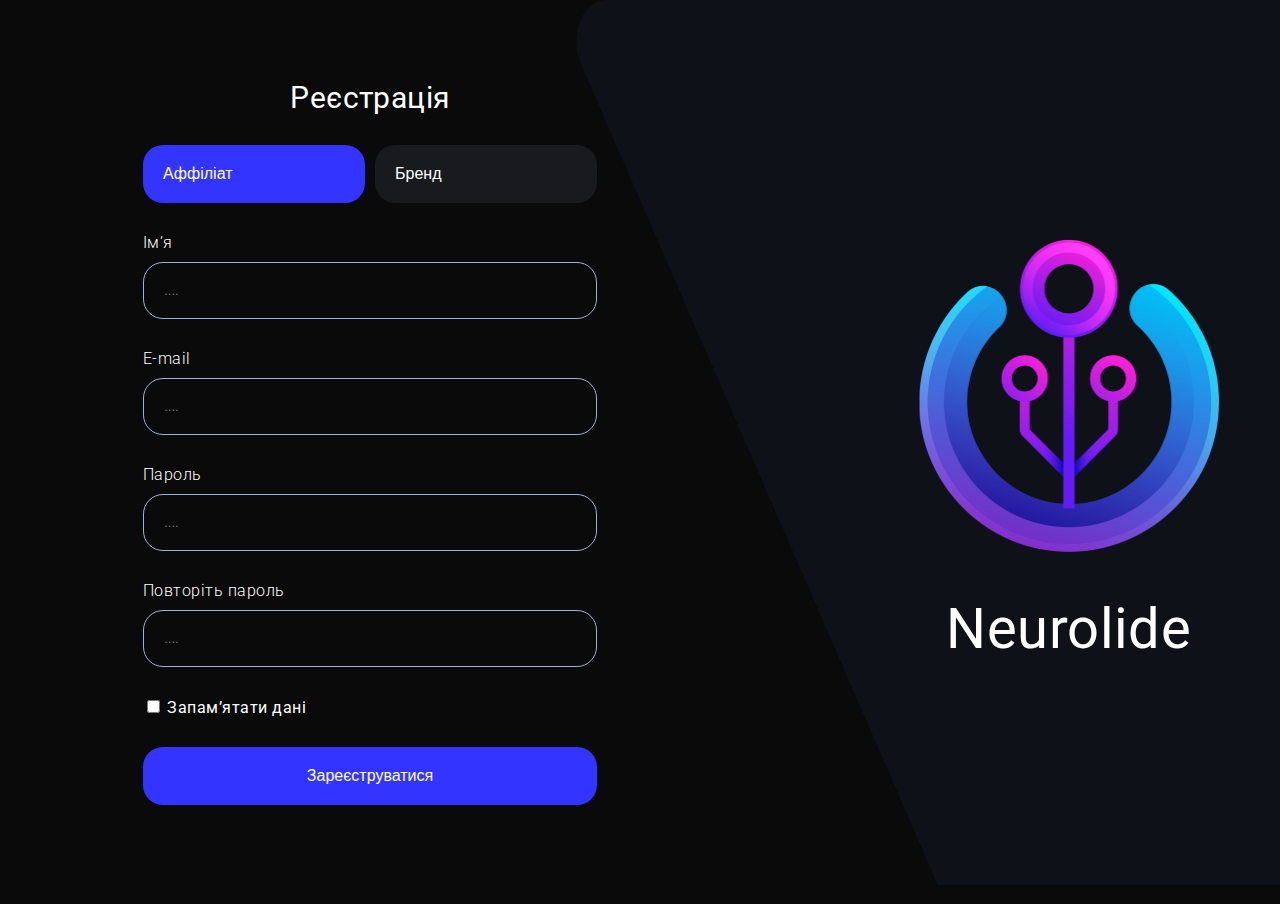
==== index.html @ 0251e438 "Initial commit" ====
<!DOCTYPE html>
<html lang="en">
  <head>
    <meta charset="UTF-8" />
    <meta http-equiv="X-UA-Compatible" content="IE=edge" />
    <meta name="viewport" content="width=device-width, initial-scale=1.0" />
    <title>Website-Design</title>
    <link
      href="https://fonts.googleapis.com/css2?family=Roboto:wght@400;500;700;900&display=swap"
      rel="stylesheet"
    />
    <link
      href="https://fonts.googleapis.com/css2?family=Raleway:wght@700&display=swap"
      rel="stylesheet"
    />
    <link rel="stylesheet" href="./css/registerPage.min.css" />
  </head>
  <body>
    <header>
      <div class="container">
        <a href="./brend.html">
          <picture>
            <source
              srcset="./imeges/desktop/registerLogo.png 2x"
              media="(min-width: 1200px)"
            />
            <source srcset="./imeges/mobile/registerLogo.png 2x" />
            <img src="" alt="" />
          </picture>
        </a>
        <h1>Neurolide</h1>
      </div>
      <picture class="background">
        <source
          srcset="./imeges/desktop/registerBackground.png 2x"
          media="(min-width: 1200px)"
        />
        <source srcset="./imeges/mobile/registerBackground.png 2x" />
        <img src="" alt="" />
      </picture>
    </header>
    <main>
      <div class="container">
        <form>
          <h2>Реєстрація</h2>
          <ul>
            <li><button type="button">Аффіліат</button></li>
            <li><button type="button">Бренд</button></li>
          </ul>
          <label>
            <span>Ім’я</span>
            <input type="text" placeholder="...." />
          </label>
          <label>
            <span>E-mail</span>
            <input type="text" placeholder="...." />
          </label>
          <label>
            <span>Пароль</span>
            <input type="text" placeholder="...." />
          </label>
          <label>
            <span>Повторіть пароль</span>
            <input type="text" placeholder="...." />
          </label>
          <div>
            <input
              type="checkbox"
              class="checkbox hidden"
              name="checkbox"
              required
              id="checkbox"
            />
            <label for="checkbox" class="check">Запам’ятати дані </label>
          </div>
          <button type="submit">Зареєструватися</button>
        </form>
      </div>
    </main>
  </body>
</html>
---- css/registerPage.min.css ----
body,html{position:relative;z-index:-1;margin:0;font-family:"Roboto",sans-serif;letter-spacing:.03em;background-color:#0a0a0a;color:#fff;overflow-x:hidden}ul{margin:0;padding:0;list-style-type:none}a{text-decoration:none}svg{stroke:#fff}.h2{background:linear-gradient(90deg, #e5f0ff 0%, #608bfe 53%, #2d29ff 100%);-webkit-background-clip:text;-webkit-text-fill-color:rgba(0,0,0,0);background-clip:text;color:rgba(0,0,0,0)}.container{padding:0 15px}@media screen and (min-width: 480px){.container{width:480px;margin:auto}}@media screen and (min-width: 768px){.container{width:768px}}@media screen and (min-width: 960px){.container{width:960px}}@media screen and (min-width: 1200px){.container{width:1200px}}header{padding:33px 0 20px 0;position:relative}header .container{display:flex;align-items:center;padding-left:30px;gap:14px}header .container h1{margin:0;font-weight:400;font-size:30px;color:#fff}header .background{position:absolute;right:0;top:0;width:100%;z-index:-1}header .background img{width:100%}@media screen and (min-width: 480px){header .container{padding-left:60px}}@media screen and (min-width: 768px){header .container{justify-content:center}}@media screen and (min-width: 1200px){header{padding:0;position:absolute;right:0;width:55%;height:900px;display:flex;align-items:center;justify-content:center}header .container{margin:0;padding:0;display:flex;flex-direction:column;align-items:center;padding-left:40%;gap:40px}header .container a{padding:0;border-radius:0;background-color:rgba(0,0,0,0)}header .container h1{font-weight:400;font-size:56px}header .background{width:100%;height:100%}header .background img{width:100%;height:100%}}main{padding-bottom:20px}main .container form{display:flex;flex-direction:column;gap:20px}main .container form h2{font-weight:400;font-size:26px;margin:0}main .container form button{border:0;border-radius:20px;padding:10px 0;color:#fff;background:#3334ff}main .container form ul{display:flex;gap:10px}main .container form ul li{border-radius:20px;width:100%}main .container form ul li button{width:100%}main .container form ul li:first-child button{background:#3334ff}main .container form ul li:last-child button{background:#181a1e}main .container form label span{display:block;font-weight:300;font-size:12px;margin-bottom:8px}main .container form label input{background:rgba(0,0,0,0);box-sizing:border-box;width:100%;padding:11px 14px;border:1px solid #a3aed0;border-radius:20px}@media screen and (min-width: 1200px){main{padding:80px 0}main .container{width:454px;margin-left:10%}main .container form{gap:30px}main .container form h2{font-weight:400;font-size:30px;margin:0;text-align:center}main .container form button{font-weight:400;font-size:16px;padding:20px}main .container form ul li button{text-align:start}main .container form label span{font-weight:300;font-size:16px;margin-bottom:10px}main .container form label input{padding:20px}}/*# sourceMappingURL=registerPage.min.css.map */
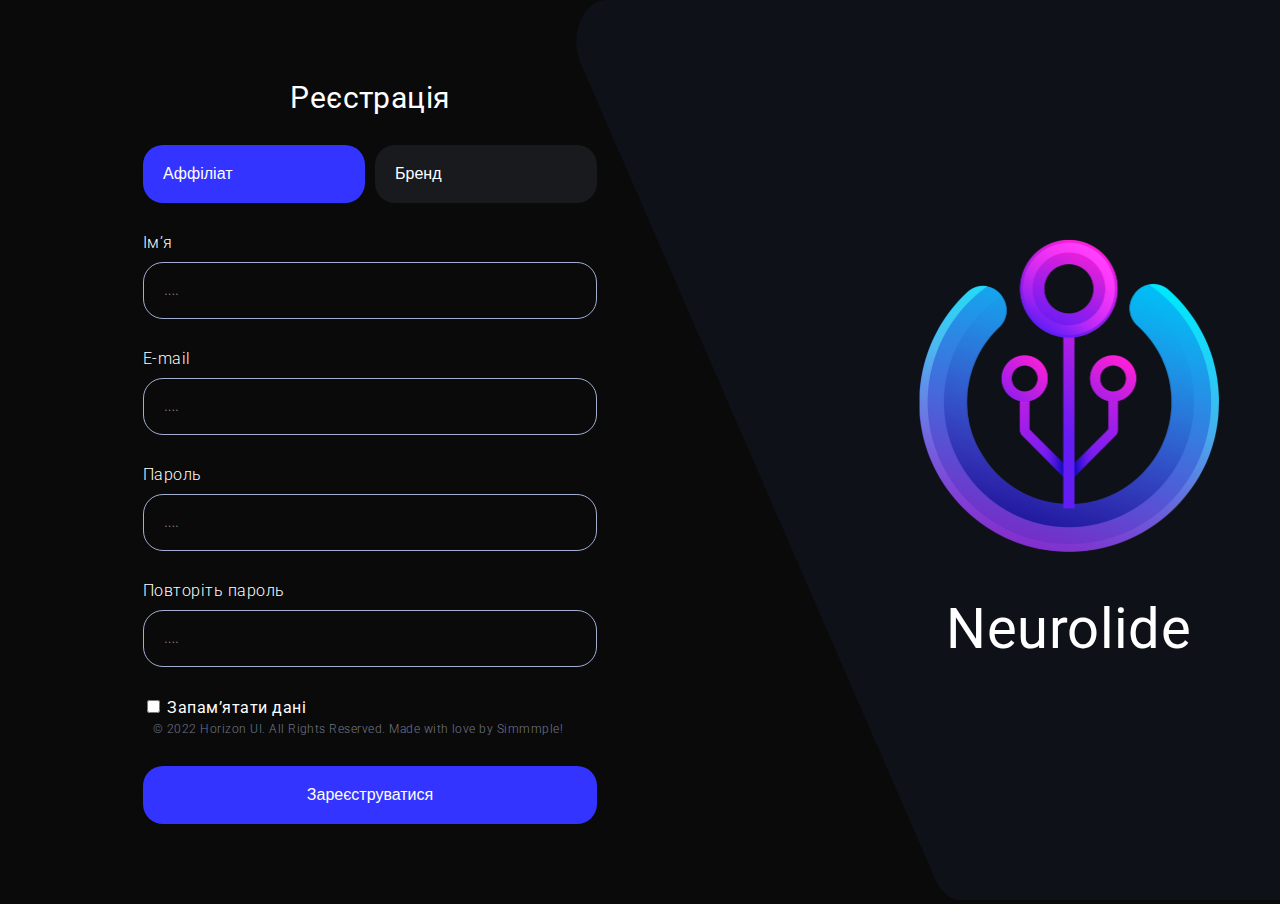
==== commit b2759974: "test" ====
--- a/index.html
+++ b/index.html
@@ -18,7 +18,7 @@
   <body>
     <header>
       <div class="container">
-        <a href="./brend.html">
+        <a href="./affiliat.html">
           <picture>
             <source
               srcset="./imeges/desktop/registerLogo.png 2x"
@@ -71,7 +71,11 @@
               required
               id="checkbox"
             />
-            <label for="checkbox" class="check">Запам’ятати дані </label>
+            <label for="checkbox" class="check">Запам’ятати дані </label><br />
+            <span
+              >© 2022 Horizon UI. All Rights Reserved. Made with love by
+              Simmmple!</span
+            >
           </div>
           <button type="submit">Зареєструватися</button>
         </form>
--- a/css/registerPage.min.css
+++ b/css/registerPage.min.css
@@ -1 +1 @@
-body,html{position:relative;z-index:-1;margin:0;font-family:"Roboto",sans-serif;letter-spacing:.03em;background-color:#0a0a0a;color:#fff;overflow-x:hidden}ul{margin:0;padding:0;list-style-type:none}a{text-decoration:none}svg{stroke:#fff}.h2{background:linear-gradient(90deg, #e5f0ff 0%, #608bfe 53%, #2d29ff 100%);-webkit-background-clip:text;-webkit-text-fill-color:rgba(0,0,0,0);background-clip:text;color:rgba(0,0,0,0)}.container{padding:0 15px}@media screen and (min-width: 480px){.container{width:480px;margin:auto}}@media screen and (min-width: 768px){.container{width:768px}}@media screen and (min-width: 960px){.container{width:960px}}@media screen and (min-width: 1200px){.container{width:1200px}}header{padding:33px 0 20px 0;position:relative}header .container{display:flex;align-items:center;padding-left:30px;gap:14px}header .container h1{margin:0;font-weight:400;font-size:30px;color:#fff}header .background{position:absolute;right:0;top:0;width:100%;z-index:-1}header .background img{width:100%}@media screen and (min-width: 480px){header .container{padding-left:60px}}@media screen and (min-width: 768px){header .container{justify-content:center}}@media screen and (min-width: 1200px){header{padding:0;position:absolute;right:0;width:55%;height:900px;display:flex;align-items:center;justify-content:center}header .container{margin:0;padding:0;display:flex;flex-direction:column;align-items:center;padding-left:40%;gap:40px}header .container a{padding:0;border-radius:0;background-color:rgba(0,0,0,0)}header .container h1{font-weight:400;font-size:56px}header .background{width:100%;height:100%}header .background img{width:100%;height:100%}}main{padding-bottom:20px}main .container form{display:flex;flex-direction:column;gap:20px}main .container form h2{font-weight:400;font-size:26px;margin:0}main .container form button{border:0;border-radius:20px;padding:10px 0;color:#fff;background:#3334ff}main .container form ul{display:flex;gap:10px}main .container form ul li{border-radius:20px;width:100%}main .container form ul li button{width:100%}main .container form ul li:first-child button{background:#3334ff}main .container form ul li:last-child button{background:#181a1e}main .container form label span{display:block;font-weight:300;font-size:12px;margin-bottom:8px}main .container form label input{background:rgba(0,0,0,0);box-sizing:border-box;width:100%;padding:11px 14px;border:1px solid #a3aed0;border-radius:20px}@media screen and (min-width: 1200px){main{padding:80px 0}main .container{width:454px;margin-left:10%}main .container form{gap:30px}main .container form h2{font-weight:400;font-size:30px;margin:0;text-align:center}main .container form button{font-weight:400;font-size:16px;padding:20px}main .container form ul li button{text-align:start}main .container form label span{font-weight:300;font-size:16px;margin-bottom:10px}main .container form label input{padding:20px}}/*# sourceMappingURL=registerPage.min.css.map */+body,html{position:relative;z-index:-1;margin:0;font-family:"Roboto",sans-serif;letter-spacing:.03em;background-color:#0a0a0a;color:#fff;overflow-x:hidden}ul{margin:0;padding:0;list-style-type:none}a{text-decoration:none}svg{stroke:#fff}.h2{background:linear-gradient(90deg, #e5f0ff 0%, #608bfe 53%, #2d29ff 100%);-webkit-background-clip:text;-webkit-text-fill-color:rgba(0,0,0,0);background-clip:text;color:rgba(0,0,0,0)}.container{padding:0 15px}@media screen and (min-width: 480px){.container{width:480px;margin:auto}}@media screen and (min-width: 768px){.container{width:768px}}@media screen and (min-width: 960px){.container{width:960px}}@media screen and (min-width: 1200px){.container{width:1200px}}header{padding:33px 0 20px 0;position:relative}header .container{display:flex;align-items:center;padding-left:30px;gap:14px}header .container h1{margin:0;font-weight:400;font-size:30px;color:#fff}header .background{position:absolute;right:0;top:0;width:100%;z-index:-1}header .background img{width:100%}@media screen and (min-width: 480px){header .container{padding-left:60px}}@media screen and (min-width: 768px){header .container{justify-content:center}}@media screen and (min-width: 1200px){header{padding:0;position:absolute;right:0;width:55%;height:900px;display:flex;align-items:center;justify-content:center}header .container{margin:0;padding:0;display:flex;flex-direction:column;align-items:center;padding-left:40%;gap:40px}header .container a{padding:0;border-radius:0;background-color:rgba(0,0,0,0)}header .container h1{font-weight:400;font-size:56px}header .background{width:100%;height:100%}header .background img{width:100%;height:100%}}main{padding-bottom:20px}main .container form{display:flex;flex-direction:column;gap:20px}main .container form h2{font-weight:400;font-size:26px;margin:0}main .container form button{border:0;border-radius:20px;padding:10px 0;color:#fff;background:#3334ff}main .container form ul{display:flex;gap:10px}main .container form ul li{border-radius:20px;width:100%}main .container form ul li button{width:100%}main .container form ul li:first-child button{background:#3334ff}main .container form ul li:last-child button{background:#181a1e}main .container form label span{display:block;font-weight:300;font-size:12px;margin-bottom:8px}main .container form label input{background:rgba(0,0,0,0);box-sizing:border-box;width:100%;padding:11px 14px;border:1px solid #a3aed0;border-radius:20px}main .container form div span{display:block;margin-top:5px;padding-left:10px;color:#71788c;font-weight:300;font-size:12px}@media screen and (min-width: 1200px){main{padding:80px 0}main .container{width:454px;margin-left:10%}main .container form{gap:30px}main .container form h2{font-weight:400;font-size:30px;margin:0;text-align:center}main .container form button{font-weight:400;font-size:16px;padding:20px}main .container form ul li button{text-align:start}main .container form label span{font-weight:300;font-size:16px;margin-bottom:10px}main .container form label input{padding:20px}}/*# sourceMappingURL=registerPage.min.css.map */